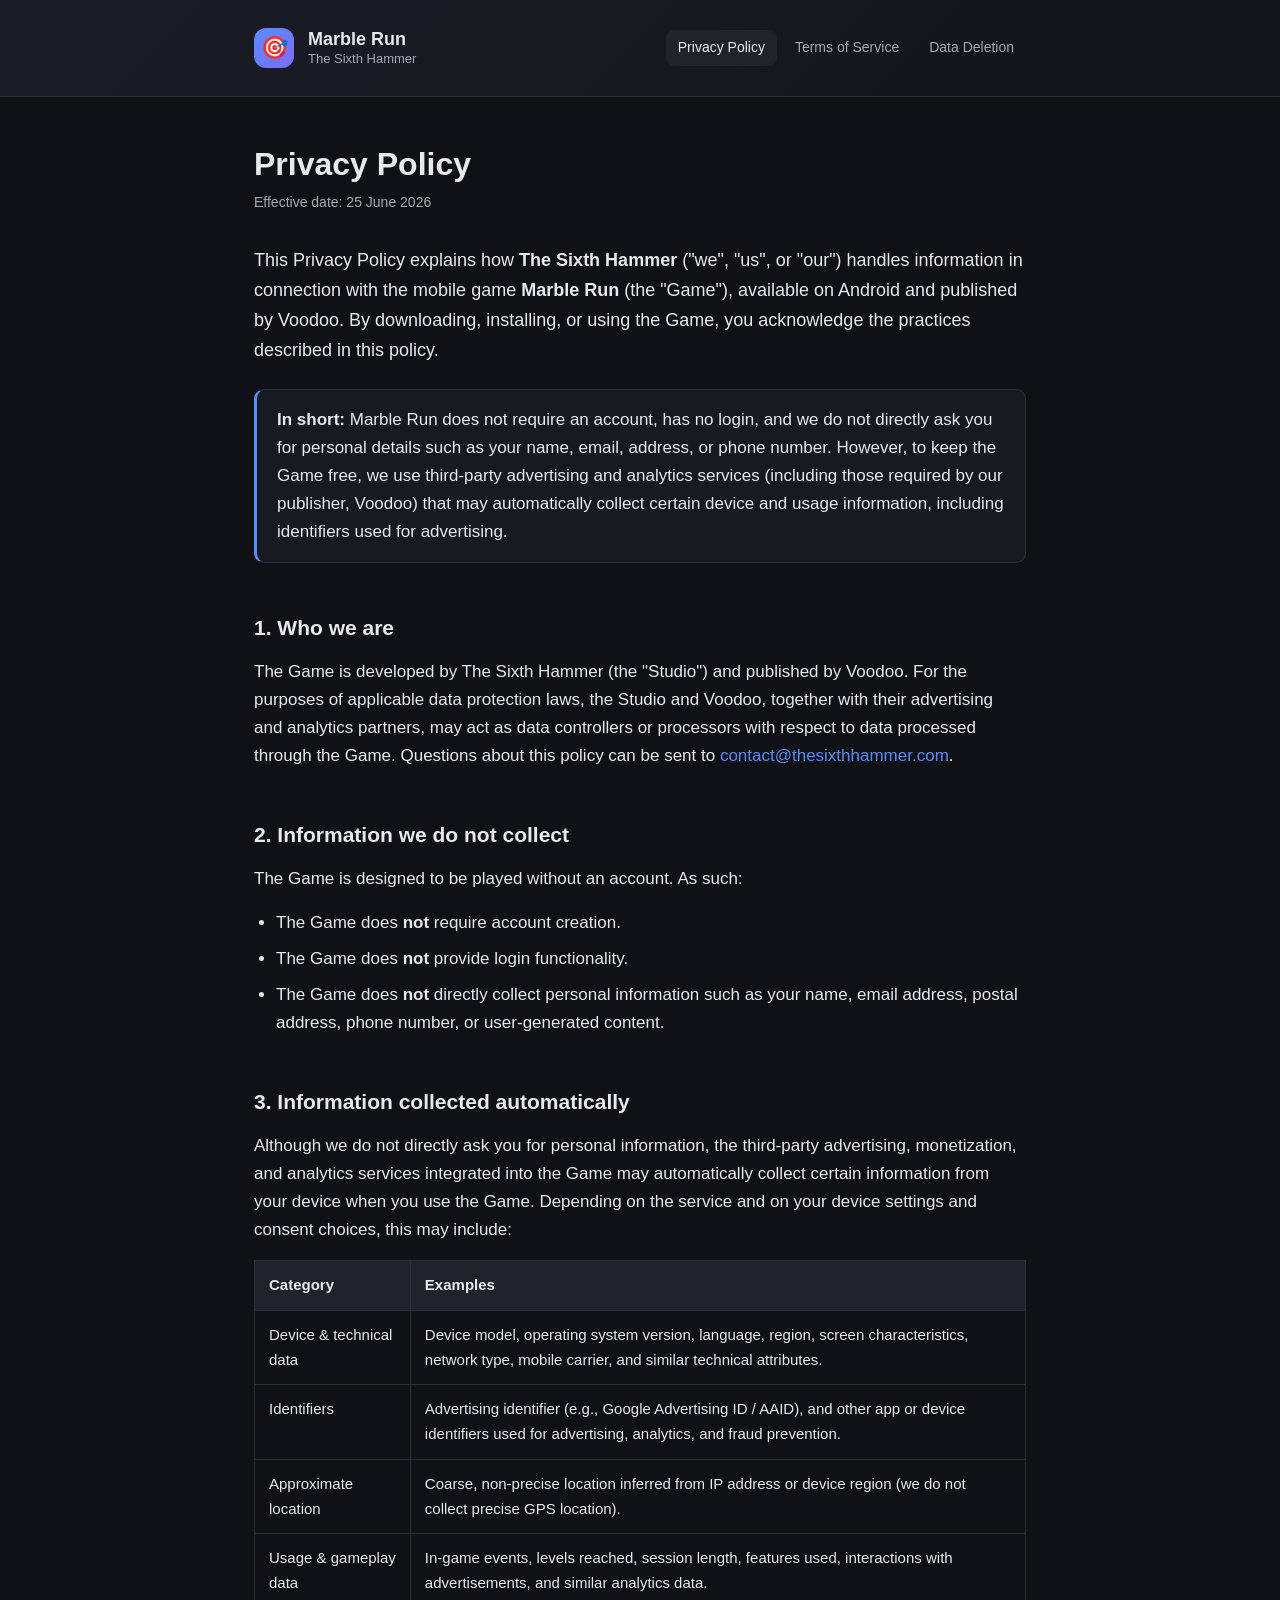
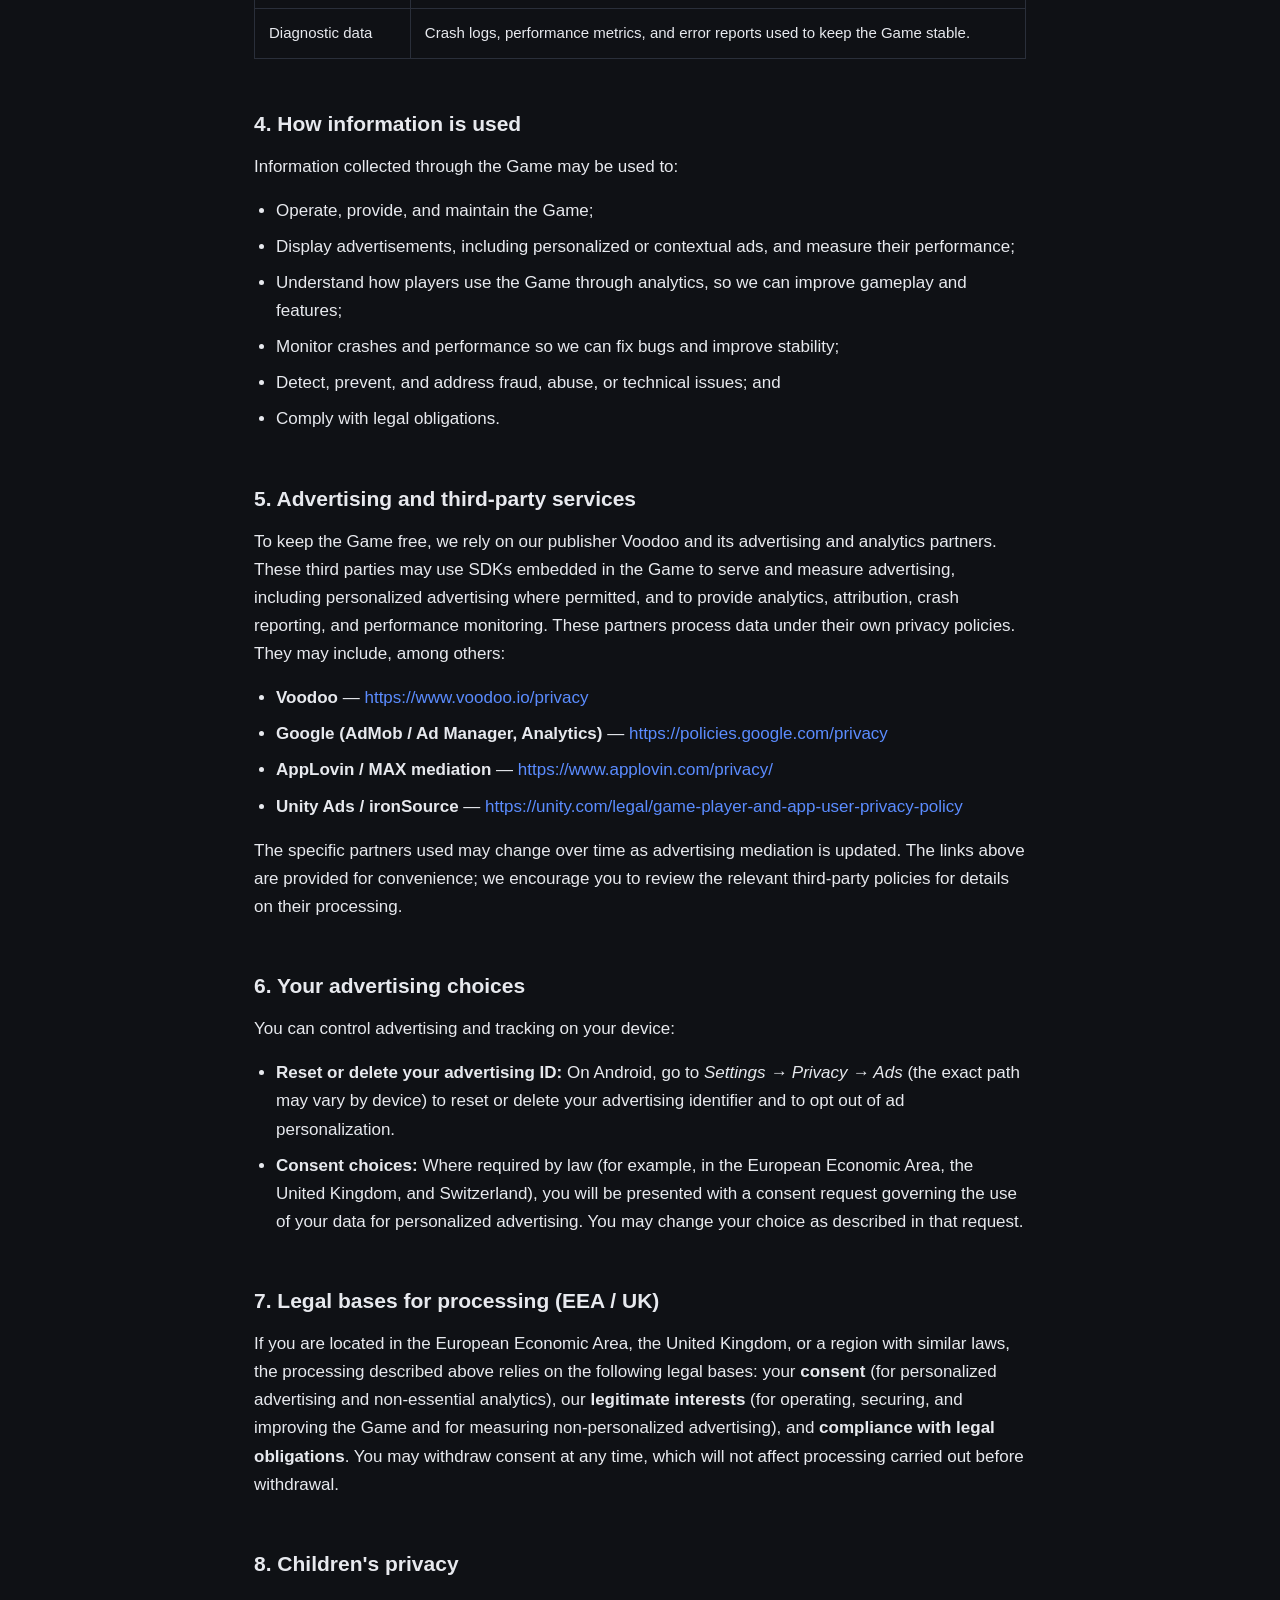
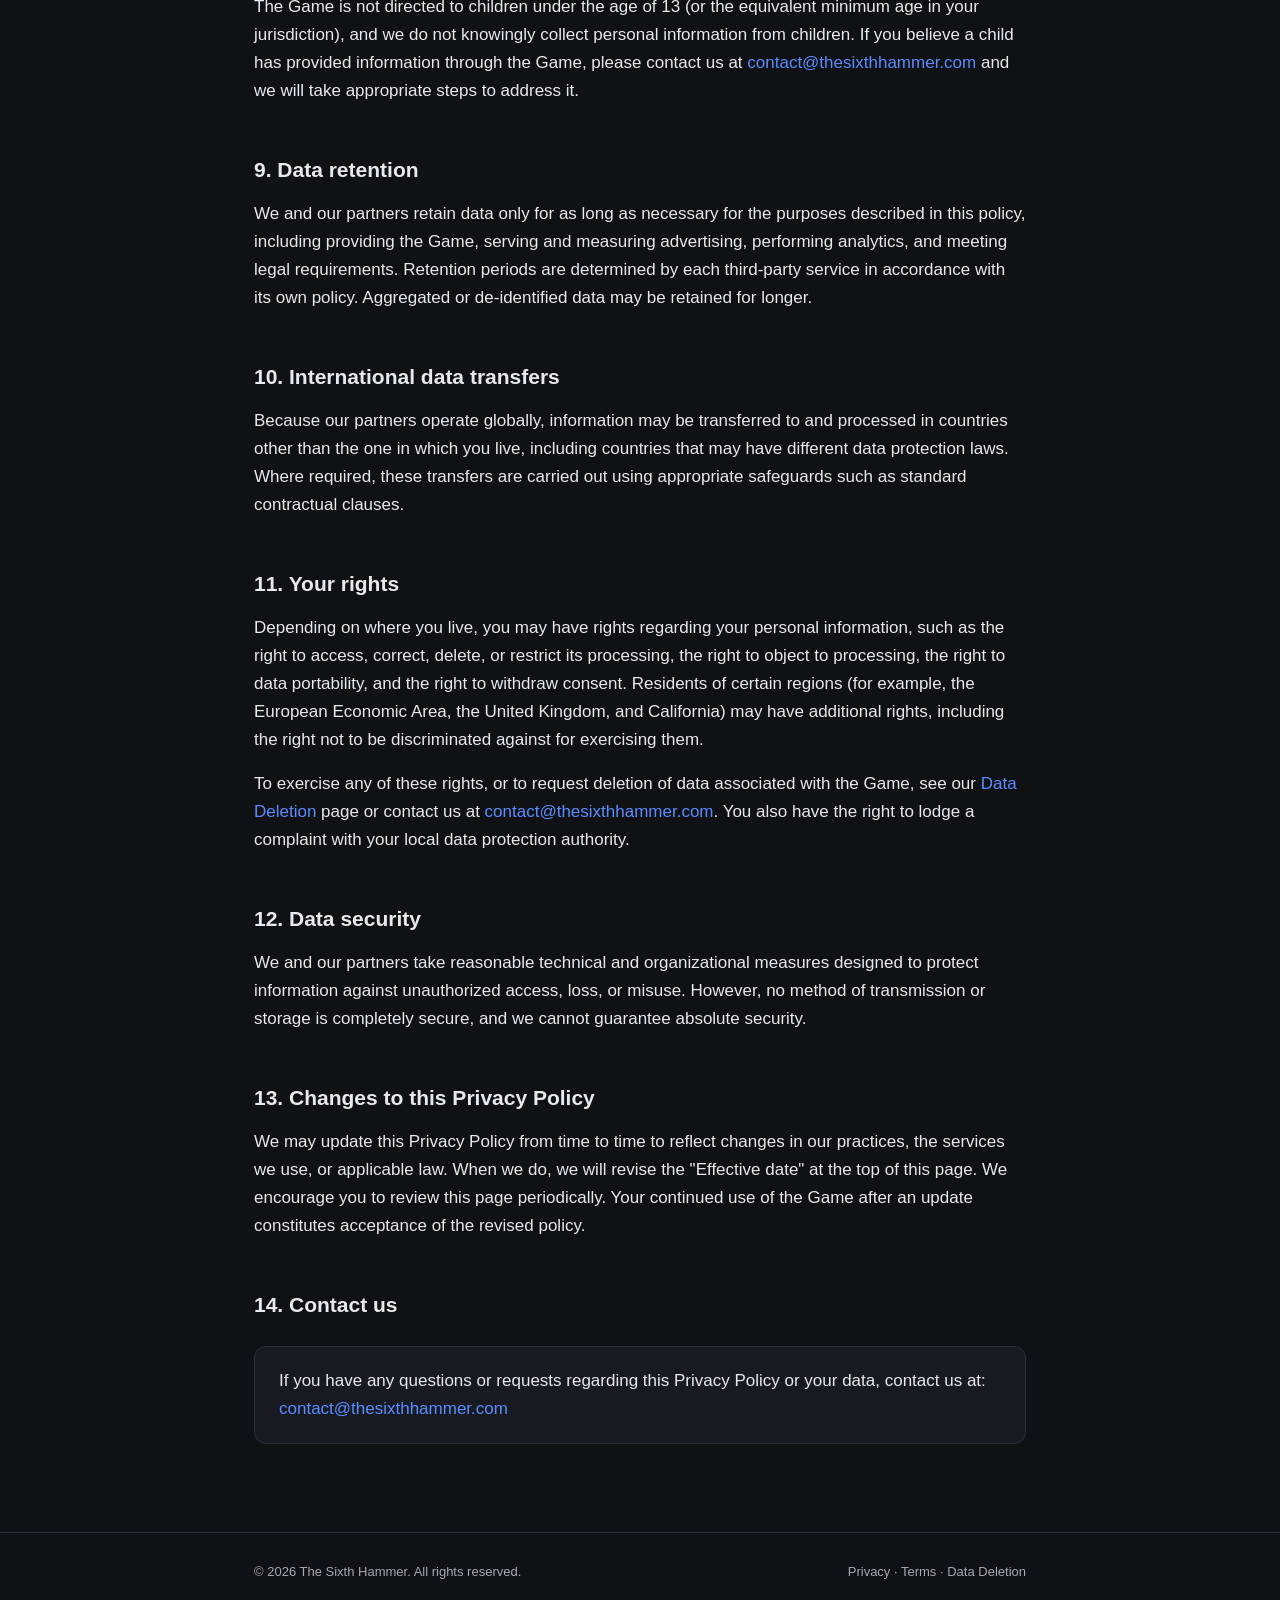
==== privacy-policy.html @ 773569d8 "Stuff" ====
<!DOCTYPE html>
<html lang="en">
  <head>
    <meta charset="utf-8" />
    <meta name="viewport" content="width=device-width, initial-scale=1" />
    <title>Privacy Policy — Marble Run</title>
    <meta
      name="description"
      content="Privacy Policy for Marble Run by The Sixth Hammer."
    />
    <link rel="stylesheet" href="style.css" />
  </head>
  <body>
    <header class="site-header">
      <div class="site-header__inner">
        <a class="brand" href="index.html">
          <span class="brand__mark">🎯</span>
          <span class="brand__text">
            <span class="brand__game">Marble Run</span>
            <span class="brand__studio">The Sixth Hammer</span>
          </span>
        </a>
        <nav class="nav">
          <a href="privacy-policy.html" class="is-active">Privacy Policy</a>
          <a href="terms-of-service.html">Terms of Service</a>
          <a href="data-deletion.html">Data Deletion</a>
        </nav>
      </div>
    </header>

    <main>
      <h1>Privacy Policy</h1>
      <p class="effective-date">Effective date: 25 June 2026</p>

      <p class="lead">
        This Privacy Policy explains how <strong>The Sixth Hammer</strong>
        ("we", "us", or "our") handles information in connection with the mobile
        game <strong>Marble Run</strong> (the "Game"), available on Android and
        published by Voodoo. By downloading, installing, or using the Game, you
        acknowledge the practices described in this policy.
      </p>

      <div class="callout">
        <p>
          <strong>In short:</strong> Marble Run does not require an account, has
          no login, and we do not directly ask you for personal details such as
          your name, email, address, or phone number. However, to keep the Game
          free, we use third-party advertising and analytics services (including
          those required by our publisher, Voodoo) that may automatically
          collect certain device and usage information, including identifiers
          used for advertising.
        </p>
      </div>

      <h2>1. Who we are</h2>
      <p>
        The Game is developed by The Sixth Hammer (the "Studio") and published
        by Voodoo. For the purposes of applicable data protection laws, the
        Studio and Voodoo, together with their advertising and analytics
        partners, may act as data controllers or processors with respect to data
        processed through the Game. Questions about this policy can be sent to
        <a href="mailto:contact@thesixthhammer.com"
          >contact@thesixthhammer.com</a
        >.
      </p>

      <h2>2. Information we do not collect</h2>
      <p>The Game is designed to be played without an account. As such:</p>
      <ul>
        <li>The Game does <strong>not</strong> require account creation.</li>
        <li>The Game does <strong>not</strong> provide login functionality.</li>
        <li>
          The Game does <strong>not</strong> directly collect personal
          information such as your name, email address, postal address, phone
          number, or user-generated content.
        </li>
      </ul>

      <h2>3. Information collected automatically</h2>
      <p>
        Although we do not directly ask you for personal information, the
        third-party advertising, monetization, and analytics services integrated
        into the Game may automatically collect certain information from your
        device when you use the Game. Depending on the service and on your
        device settings and consent choices, this may include:
      </p>
      <table>
        <thead>
          <tr>
            <th>Category</th>
            <th>Examples</th>
          </tr>
        </thead>
        <tbody>
          <tr>
            <td>Device &amp; technical data</td>
            <td>
              Device model, operating system version, language, region, screen
              characteristics, network type, mobile carrier, and similar
              technical attributes.
            </td>
          </tr>
          <tr>
            <td>Identifiers</td>
            <td>
              Advertising identifier (e.g., Google Advertising ID / AAID), and
              other app or device identifiers used for advertising, analytics,
              and fraud prevention.
            </td>
          </tr>
          <tr>
            <td>Approximate location</td>
            <td>
              Coarse, non-precise location inferred from IP address or device
              region (we do not collect precise GPS location).
            </td>
          </tr>
          <tr>
            <td>Usage &amp; gameplay data</td>
            <td>
              In-game events, levels reached, session length, features used,
              interactions with advertisements, and similar analytics data.
            </td>
          </tr>
          <tr>
            <td>Diagnostic data</td>
            <td>
              Crash logs, performance metrics, and error reports used to keep the
              Game stable.
            </td>
          </tr>
        </tbody>
      </table>

      <h2>4. How information is used</h2>
      <p>Information collected through the Game may be used to:</p>
      <ul>
        <li>Operate, provide, and maintain the Game;</li>
        <li>
          Display advertisements, including personalized or contextual ads, and
          measure their performance;
        </li>
        <li>
          Understand how players use the Game through analytics, so we can
          improve gameplay and features;
        </li>
        <li>
          Monitor crashes and performance so we can fix bugs and improve
          stability;
        </li>
        <li>Detect, prevent, and address fraud, abuse, or technical issues; and</li>
        <li>Comply with legal obligations.</li>
      </ul>

      <h2>5. Advertising and third-party services</h2>
      <p>
        To keep the Game free, we rely on our publisher Voodoo and its
        advertising and analytics partners. These third parties may use
        SDKs embedded in the Game to serve and measure advertising, including
        personalized advertising where permitted, and to provide analytics,
        attribution, crash reporting, and performance monitoring. These partners
        process data under their own privacy policies. They may include, among
        others:
      </p>
      <ul>
        <li>
          <strong>Voodoo</strong> —
          <a href="https://www.voodoo.io/privacy" target="_blank" rel="noopener"
            >https://www.voodoo.io/privacy</a
          >
        </li>
        <li>
          <strong>Google (AdMob / Ad Manager, Analytics)</strong> —
          <a
            href="https://policies.google.com/privacy"
            target="_blank"
            rel="noopener"
            >https://policies.google.com/privacy</a
          >
        </li>
        <li>
          <strong>AppLovin / MAX mediation</strong> —
          <a
            href="https://www.applovin.com/privacy/"
            target="_blank"
            rel="noopener"
            >https://www.applovin.com/privacy/</a
          >
        </li>
        <li>
          <strong>Unity Ads / ironSource</strong> —
          <a
            href="https://unity.com/legal/game-player-and-app-user-privacy-policy"
            target="_blank"
            rel="noopener"
            >https://unity.com/legal/game-player-and-app-user-privacy-policy</a
          >
        </li>
      </ul>
      <p>
        The specific partners used may change over time as advertising mediation
        is updated. The links above are provided for convenience; we encourage
        you to review the relevant third-party policies for details on their
        processing.
      </p>

      <h2>6. Your advertising choices</h2>
      <p>You can control advertising and tracking on your device:</p>
      <ul>
        <li>
          <strong>Reset or delete your advertising ID:</strong> On Android, go
          to <em>Settings &rarr; Privacy &rarr; Ads</em> (the exact path may
          vary by device) to reset or delete your advertising identifier and to
          opt out of ad personalization.
        </li>
        <li>
          <strong>Consent choices:</strong> Where required by law (for example,
          in the European Economic Area, the United Kingdom, and Switzerland),
          you will be presented with a consent request governing the use of your
          data for personalized advertising. You may change your choice as
          described in that request.
        </li>
      </ul>

      <h2>7. Legal bases for processing (EEA / UK)</h2>
      <p>
        If you are located in the European Economic Area, the United Kingdom, or
        a region with similar laws, the processing described above relies on the
        following legal bases: your <strong>consent</strong> (for personalized
        advertising and non-essential analytics), our
        <strong>legitimate interests</strong> (for operating, securing, and
        improving the Game and for measuring non-personalized advertising), and
        <strong>compliance with legal obligations</strong>. You may withdraw
        consent at any time, which will not affect processing carried out before
        withdrawal.
      </p>

      <h2>8. Children's privacy</h2>
      <p>
        The Game is not directed to children under the age of 13 (or the
        equivalent minimum age in your jurisdiction), and we do not knowingly
        collect personal information from children. If you believe a child has
        provided information through the Game, please contact us at
        <a href="mailto:contact@thesixthhammer.com"
          >contact@thesixthhammer.com</a
        >
        and we will take appropriate steps to address it.
      </p>

      <h2>9. Data retention</h2>
      <p>
        We and our partners retain data only for as long as necessary for the
        purposes described in this policy, including providing the Game, serving
        and measuring advertising, performing analytics, and meeting legal
        requirements. Retention periods are determined by each third-party
        service in accordance with its own policy. Aggregated or de-identified
        data may be retained for longer.
      </p>

      <h2>10. International data transfers</h2>
      <p>
        Because our partners operate globally, information may be transferred to
        and processed in countries other than the one in which you live,
        including countries that may have different data protection laws. Where
        required, these transfers are carried out using appropriate safeguards
        such as standard contractual clauses.
      </p>

      <h2>11. Your rights</h2>
      <p>
        Depending on where you live, you may have rights regarding your personal
        information, such as the right to access, correct, delete, or restrict
        its processing, the right to object to processing, the right to data
        portability, and the right to withdraw consent. Residents of certain
        regions (for example, the European Economic Area, the United Kingdom,
        and California) may have additional rights, including the right not to be
        discriminated against for exercising them.
      </p>
      <p>
        To exercise any of these rights, or to request deletion of data
        associated with the Game, see our
        <a href="data-deletion.html">Data Deletion</a> page or contact us at
        <a href="mailto:contact@thesixthhammer.com"
          >contact@thesixthhammer.com</a
        >. You also have the right to lodge a complaint with your local data
        protection authority.
      </p>

      <h2>12. Data security</h2>
      <p>
        We and our partners take reasonable technical and organizational measures
        designed to protect information against unauthorized access, loss, or
        misuse. However, no method of transmission or storage is completely
        secure, and we cannot guarantee absolute security.
      </p>

      <h2>13. Changes to this Privacy Policy</h2>
      <p>
        We may update this Privacy Policy from time to time to reflect changes in
        our practices, the services we use, or applicable law. When we do, we
        will revise the "Effective date" at the top of this page. We encourage
        you to review this page periodically. Your continued use of the Game
        after an update constitutes acceptance of the revised policy.
      </p>

      <h2>14. Contact us</h2>
      <div class="contact-box">
        <p style="margin-bottom: 0">
          If you have any questions or requests regarding this Privacy Policy or
          your data, contact us at:<br />
          <a href="mailto:contact@thesixthhammer.com"
            >contact@thesixthhammer.com</a
          >
        </p>
      </div>
    </main>

    <footer class="site-footer">
      <div class="site-footer__inner">
        <span>© 2026 The Sixth Hammer. All rights reserved.</span>
        <span>
          <a href="privacy-policy.html">Privacy</a> ·
          <a href="terms-of-service.html">Terms</a> ·
          <a href="data-deletion.html">Data Deletion</a>
        </span>
      </div>
    </footer>
  </body>
</html>
---- style.css ----
:root {
  --bg: #0f1115;
  --surface: #171a21;
  --surface-2: #1f232c;
  --text: #e7e9ee;
  --muted: #a3a9b5;
  --accent: #5b8cff;
  --accent-2: #7a6cff;
  --border: #2a2f3a;
  --max-width: 820px;
}

* {
  box-sizing: border-box;
}

html {
  scroll-behavior: smooth;
}

body {
  margin: 0;
  background: var(--bg);
  color: var(--text);
  font-family: -apple-system, BlinkMacSystemFont, "Segoe UI", Roboto, Helvetica,
    Arial, sans-serif;
  line-height: 1.65;
  font-size: 17px;
  -webkit-font-smoothing: antialiased;
  text-rendering: optimizeLegibility;
}

a {
  color: var(--accent);
  text-decoration: none;
}

a:hover {
  text-decoration: underline;
}

.site-header {
  background: linear-gradient(135deg, #1a1d26 0%, #12141a 100%);
  border-bottom: 1px solid var(--border);
}

.site-header__inner {
  max-width: var(--max-width);
  margin: 0 auto;
  padding: 28px 24px;
  display: flex;
  align-items: center;
  justify-content: space-between;
  flex-wrap: wrap;
  gap: 12px;
}

.brand {
  display: flex;
  align-items: center;
  gap: 14px;
  text-decoration: none;
  color: var(--text);
}

.brand__mark {
  width: 40px;
  height: 40px;
  border-radius: 12px;
  background: linear-gradient(135deg, var(--accent), var(--accent-2));
  display: grid;
  place-items: center;
  font-size: 22px;
  flex: none;
}

.brand__text {
  display: flex;
  flex-direction: column;
  line-height: 1.2;
}

.brand__game {
  font-weight: 700;
  font-size: 18px;
}

.brand__studio {
  font-size: 13px;
  color: var(--muted);
}

.nav {
  display: flex;
  gap: 6px;
  flex-wrap: wrap;
}

.nav a {
  color: var(--muted);
  padding: 6px 12px;
  border-radius: 8px;
  font-size: 14px;
}

.nav a:hover {
  background: var(--surface-2);
  color: var(--text);
  text-decoration: none;
}

.nav a.is-active {
  background: var(--surface-2);
  color: var(--text);
}

main {
  max-width: var(--max-width);
  margin: 0 auto;
  padding: 48px 24px 64px;
}

h1 {
  font-size: 32px;
  line-height: 1.2;
  margin: 0 0 8px;
}

h2 {
  font-size: 21px;
  margin: 40px 0 12px;
  padding-top: 8px;
}

h3 {
  font-size: 17px;
  margin: 24px 0 8px;
}

.effective-date {
  color: var(--muted);
  font-size: 14px;
  margin: 0 0 32px;
}

p,
ul,
ol {
  margin: 0 0 16px;
}

ul,
ol {
  padding-left: 22px;
}

li {
  margin-bottom: 8px;
}

.lead {
  font-size: 18px;
  color: var(--text);
}

.callout {
  background: var(--surface);
  border: 1px solid var(--border);
  border-left: 3px solid var(--accent);
  border-radius: 10px;
  padding: 16px 20px;
  margin: 24px 0;
}

.callout p:last-child {
  margin-bottom: 0;
}

.card-grid {
  display: grid;
  grid-template-columns: repeat(auto-fit, minmax(220px, 1fr));
  gap: 16px;
  margin: 32px 0;
}

.card {
  display: block;
  background: var(--surface);
  border: 1px solid var(--border);
  border-radius: 14px;
  padding: 22px;
  color: var(--text);
  transition: border-color 0.15s ease, transform 0.15s ease;
}

.card:hover {
  text-decoration: none;
  border-color: var(--accent);
  transform: translateY(-2px);
}

.card__icon {
  font-size: 26px;
  margin-bottom: 10px;
}

.card__title {
  font-weight: 700;
  font-size: 17px;
  margin-bottom: 4px;
}

.card__desc {
  color: var(--muted);
  font-size: 14px;
}

.contact-box {
  background: var(--surface);
  border: 1px solid var(--border);
  border-radius: 12px;
  padding: 20px 24px;
  margin: 24px 0;
}

.site-footer {
  border-top: 1px solid var(--border);
  color: var(--muted);
  font-size: 13px;
}

.site-footer__inner {
  max-width: var(--max-width);
  margin: 0 auto;
  padding: 28px 24px;
  display: flex;
  justify-content: space-between;
  flex-wrap: wrap;
  gap: 12px;
}

.site-footer a {
  color: var(--muted);
}

table {
  width: 100%;
  border-collapse: collapse;
  margin: 16px 0 24px;
  font-size: 15px;
}

th,
td {
  text-align: left;
  padding: 12px 14px;
  border: 1px solid var(--border);
  vertical-align: top;
}

th {
  background: var(--surface-2);
  font-weight: 600;
}

@media (max-width: 600px) {
  body {
    font-size: 16px;
  }
  h1 {
    font-size: 27px;
  }
  main {
    padding: 36px 20px 48px;
  }
}
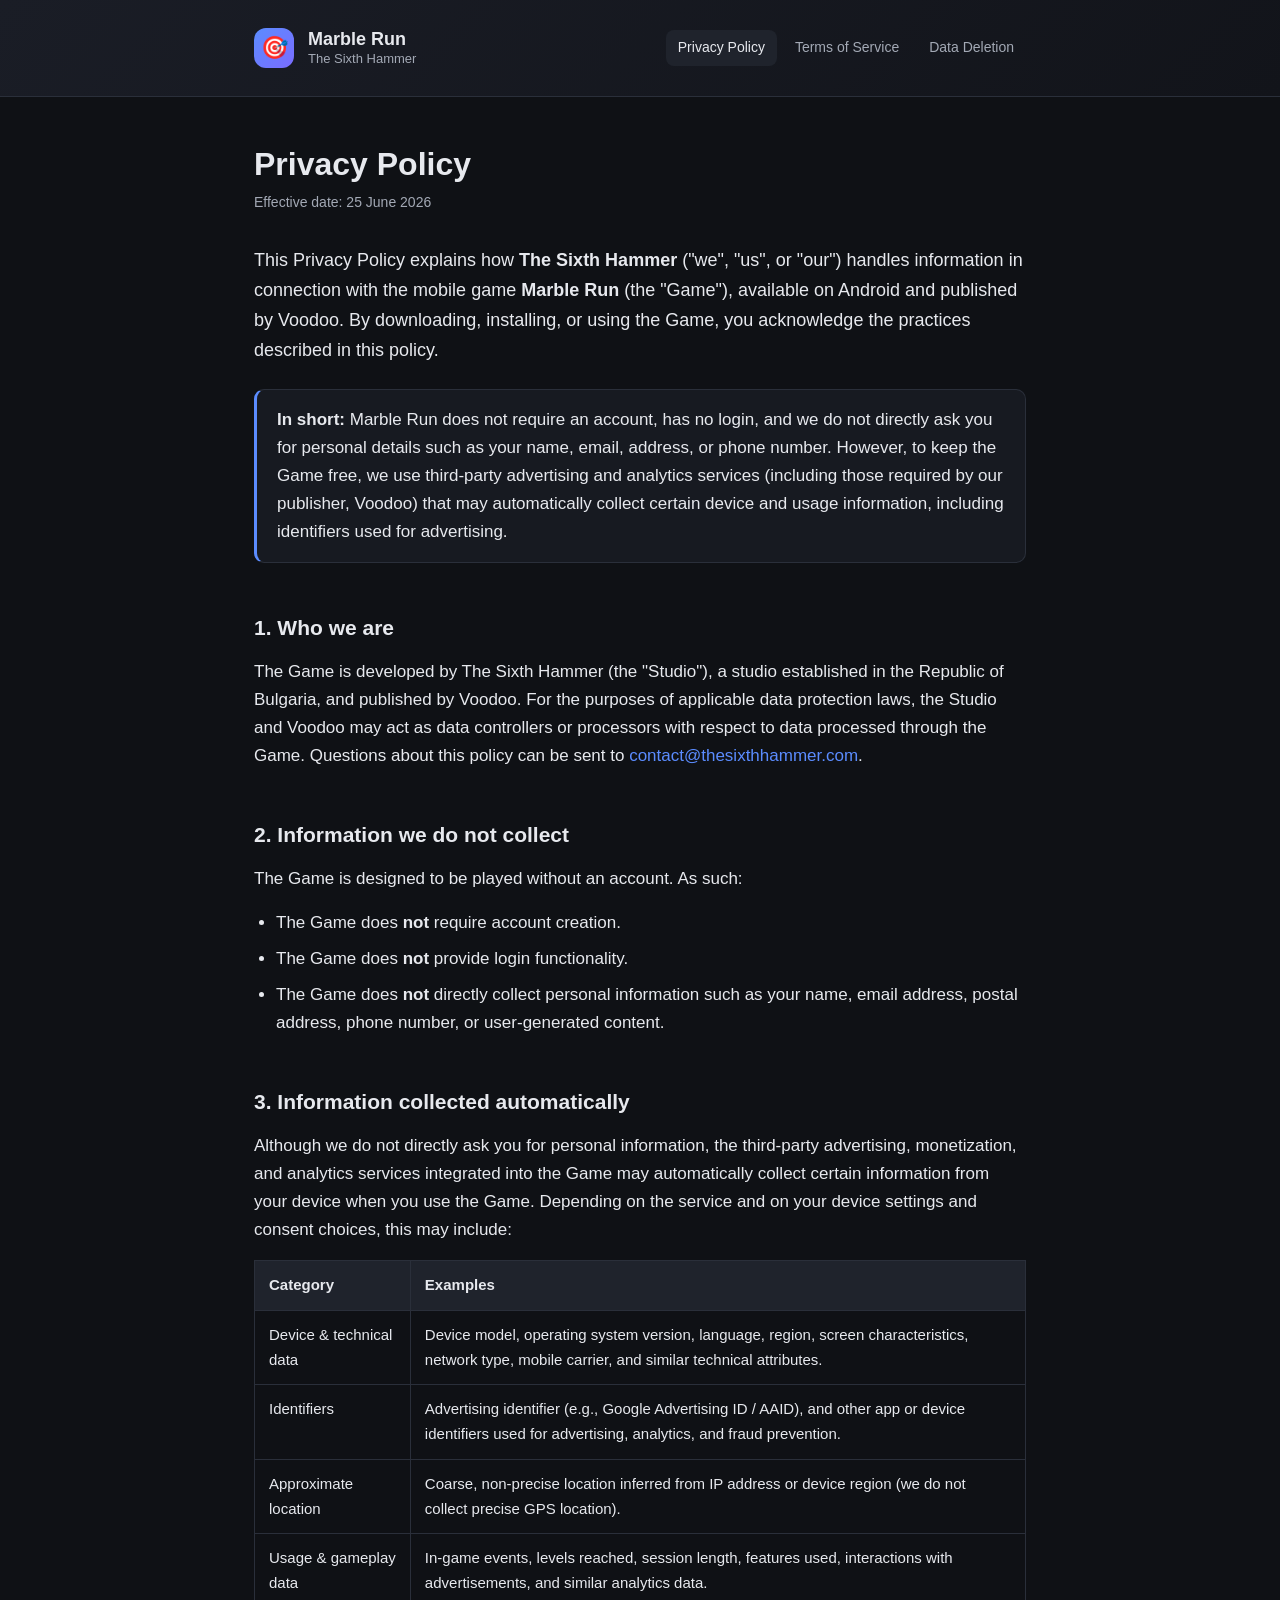
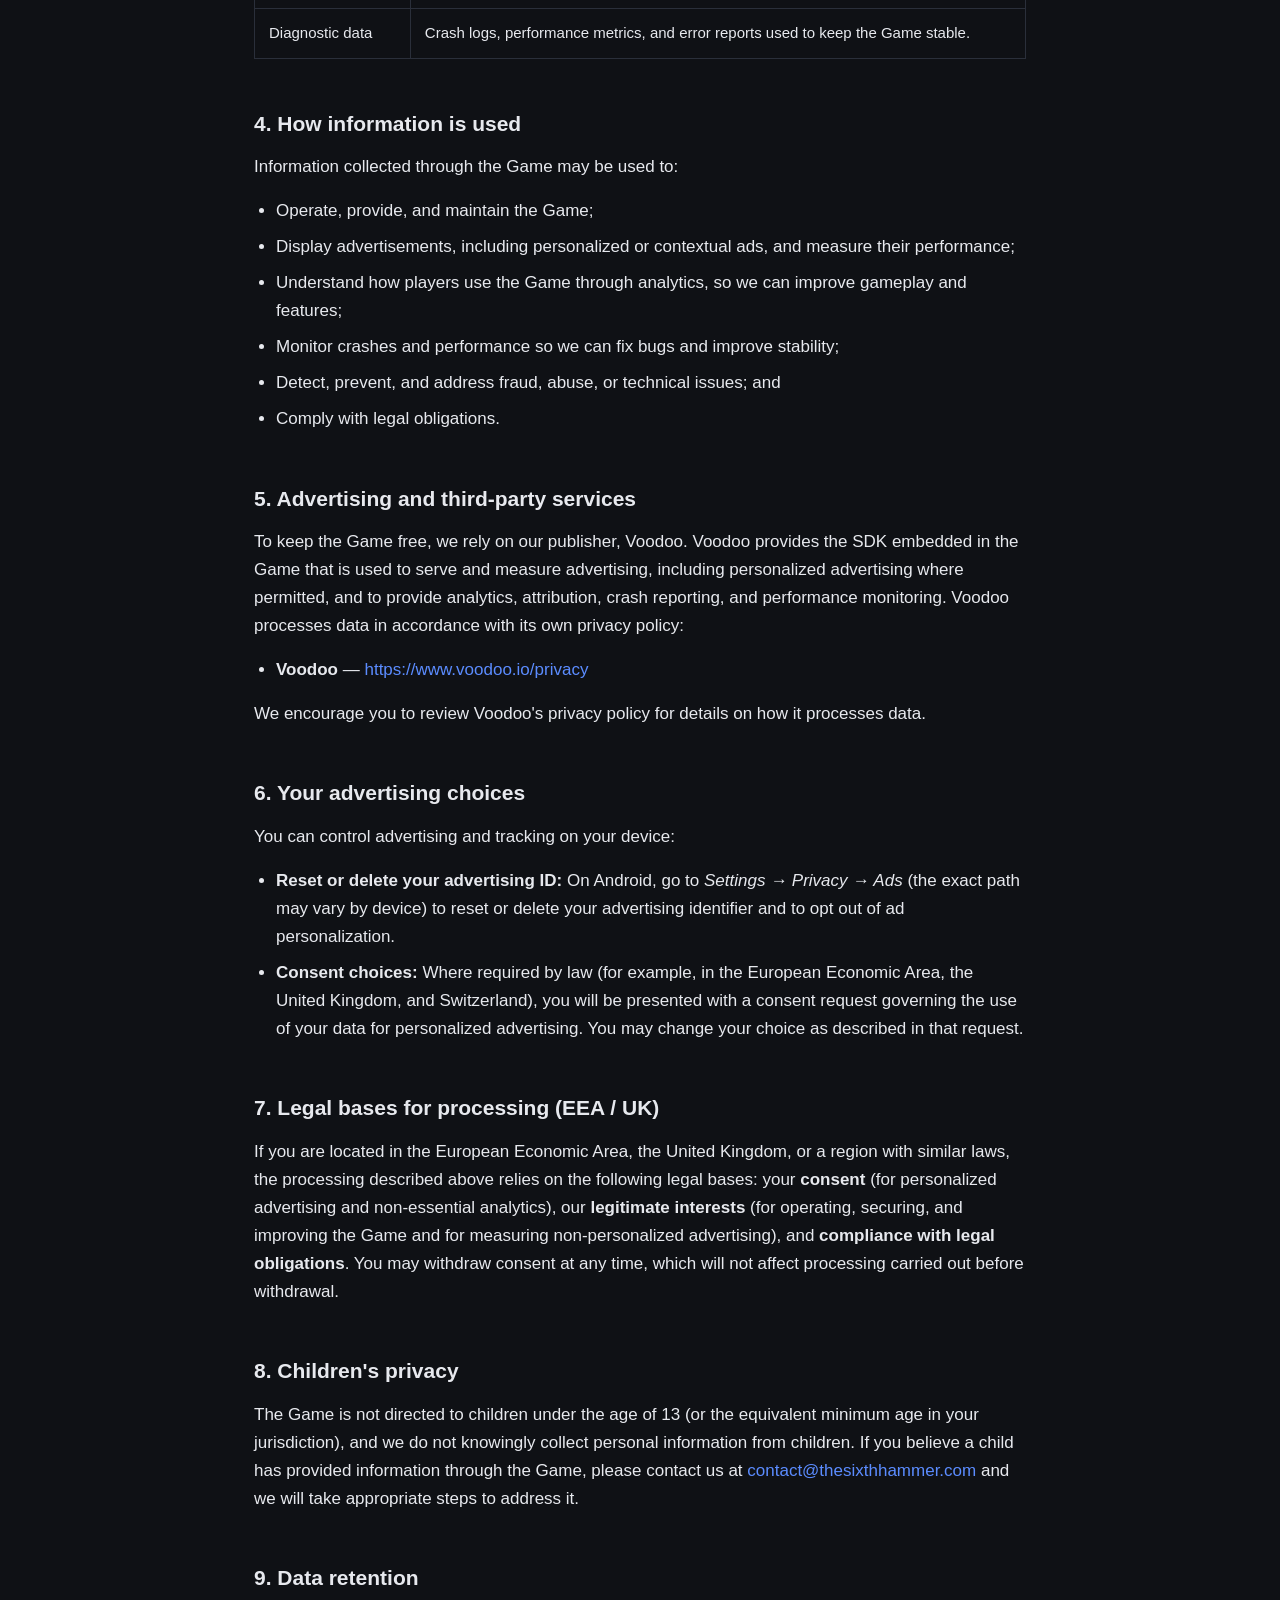
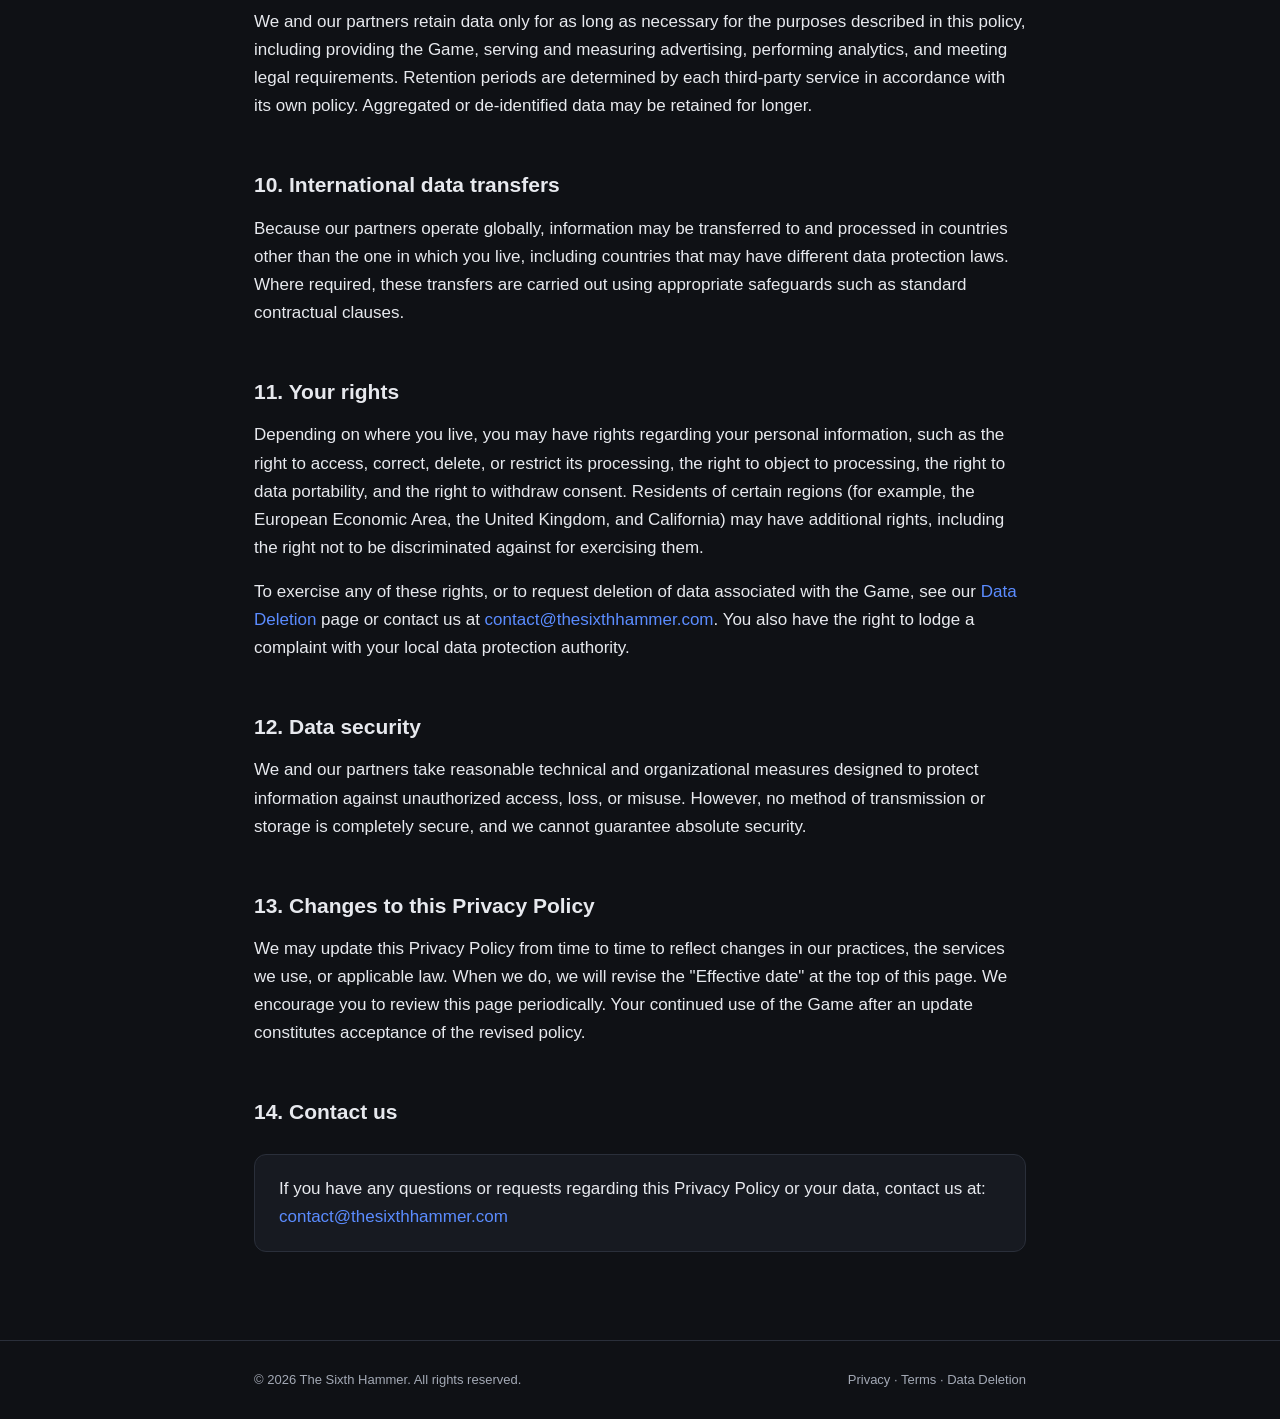
==== commit 131bbc59: "init" ====
--- a/privacy-policy.html
+++ b/privacy-policy.html
@@ -54,11 +54,11 @@
 
       <h2>1. Who we are</h2>
       <p>
-        The Game is developed by The Sixth Hammer (the "Studio") and published
-        by Voodoo. For the purposes of applicable data protection laws, the
-        Studio and Voodoo, together with their advertising and analytics
-        partners, may act as data controllers or processors with respect to data
-        processed through the Game. Questions about this policy can be sent to
+        The Game is developed by The Sixth Hammer (the "Studio"), a studio
+        established in the Republic of Bulgaria, and published by Voodoo. For the
+        purposes of applicable data protection laws, the Studio and Voodoo may
+        act as data controllers or processors with respect to data processed
+        through the Game. Questions about this policy can be sent to
         <a href="mailto:contact@thesixthhammer.com"
           >contact@thesixthhammer.com</a
         >.
@@ -154,13 +154,12 @@
 
       <h2>5. Advertising and third-party services</h2>
       <p>
-        To keep the Game free, we rely on our publisher Voodoo and its
-        advertising and analytics partners. These third parties may use
-        SDKs embedded in the Game to serve and measure advertising, including
-        personalized advertising where permitted, and to provide analytics,
-        attribution, crash reporting, and performance monitoring. These partners
-        process data under their own privacy policies. They may include, among
-        others:
+        To keep the Game free, we rely on our publisher, Voodoo. Voodoo provides
+        the SDK embedded in the Game that is used to serve and measure
+        advertising, including personalized advertising where permitted, and to
+        provide analytics, attribution, crash reporting, and performance
+        monitoring. Voodoo processes data in accordance with its own privacy
+        policy:
       </p>
       <ul>
         <li>
@@ -169,39 +168,10 @@
             >https://www.voodoo.io/privacy</a
           >
         </li>
-        <li>
-          <strong>Google (AdMob / Ad Manager, Analytics)</strong> —
-          <a
-            href="https://policies.google.com/privacy"
-            target="_blank"
-            rel="noopener"
-            >https://policies.google.com/privacy</a
-          >
-        </li>
-        <li>
-          <strong>AppLovin / MAX mediation</strong> —
-          <a
-            href="https://www.applovin.com/privacy/"
-            target="_blank"
-            rel="noopener"
-            >https://www.applovin.com/privacy/</a
-          >
-        </li>
-        <li>
-          <strong>Unity Ads / ironSource</strong> —
-          <a
-            href="https://unity.com/legal/game-player-and-app-user-privacy-policy"
-            target="_blank"
-            rel="noopener"
-            >https://unity.com/legal/game-player-and-app-user-privacy-policy</a
-          >
-        </li>
-      </ul>
-      <p>
-        The specific partners used may change over time as advertising mediation
-        is updated. The links above are provided for convenience; we encourage
-        you to review the relevant third-party policies for details on their
-        processing.
+      </ul>
+      <p>
+        We encourage you to review Voodoo's privacy policy for details on how it
+        processes data.
       </p>
 
       <h2>6. Your advertising choices</h2>
